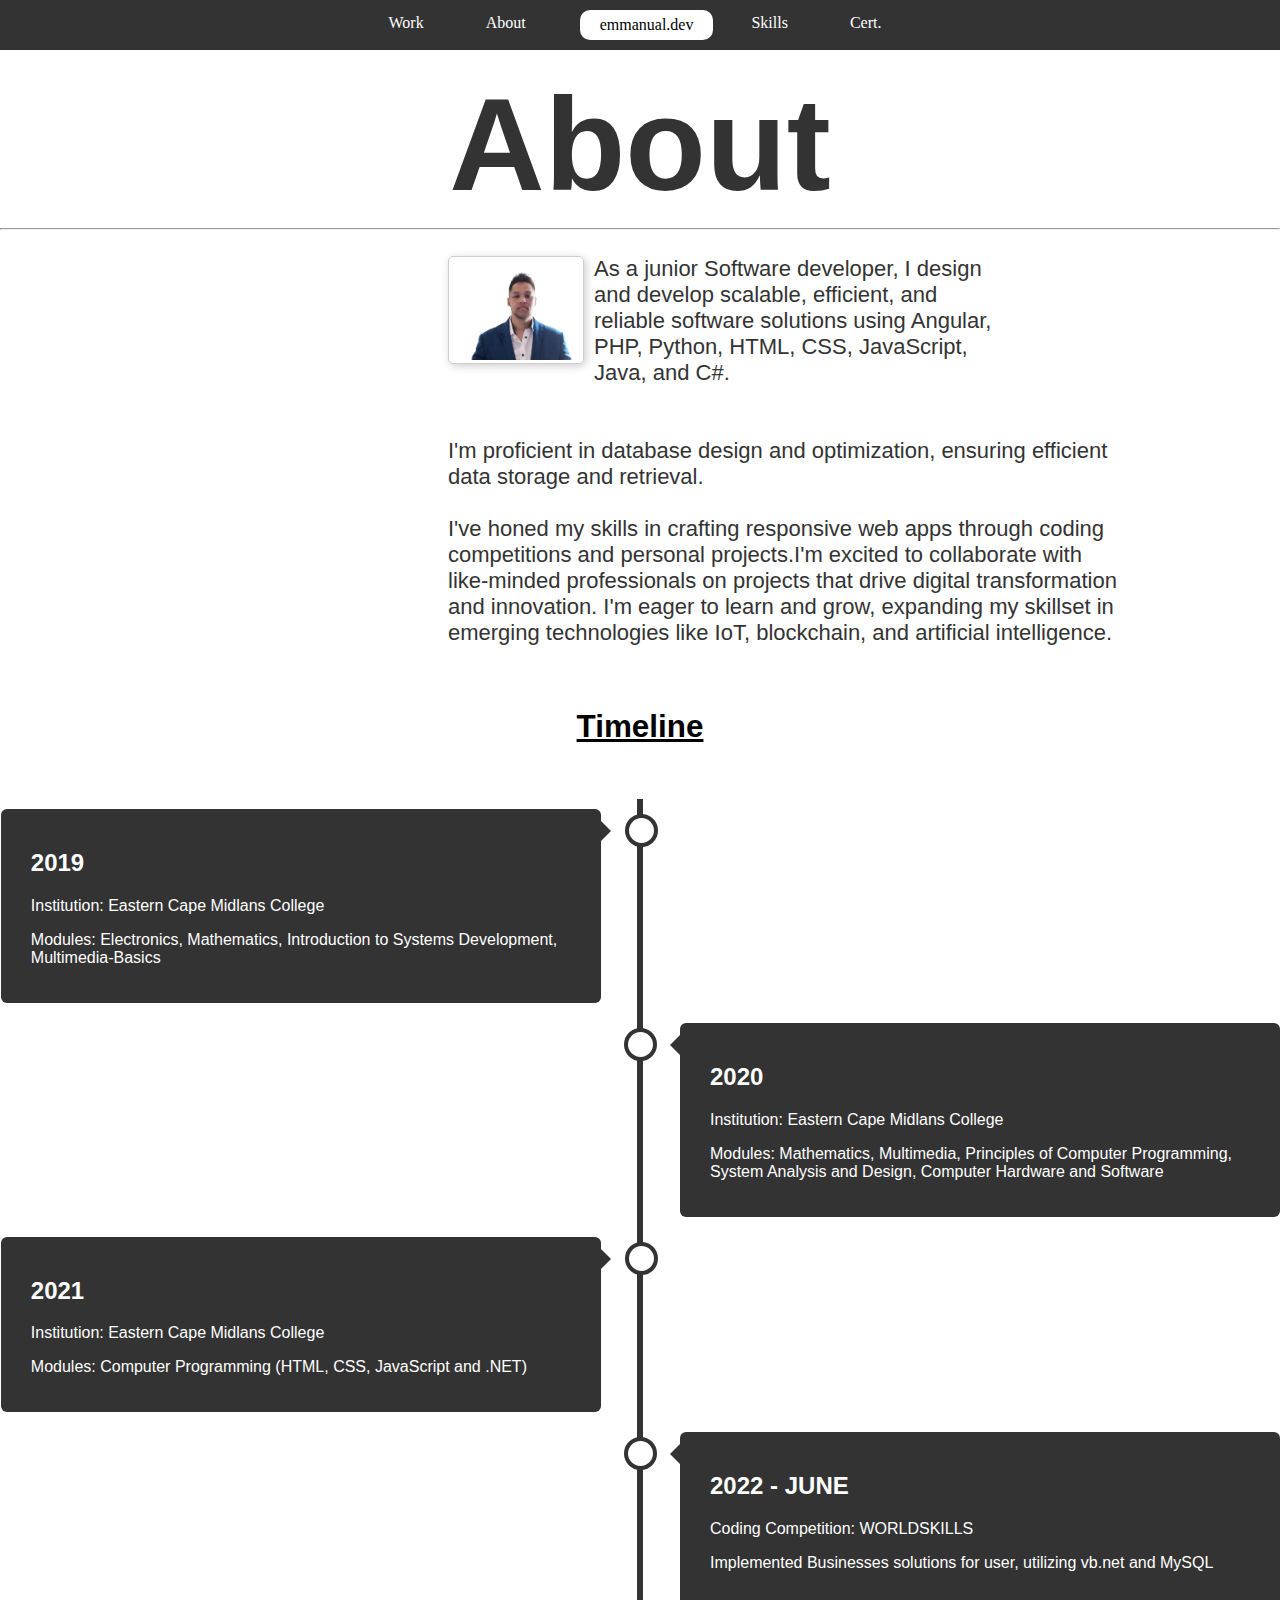
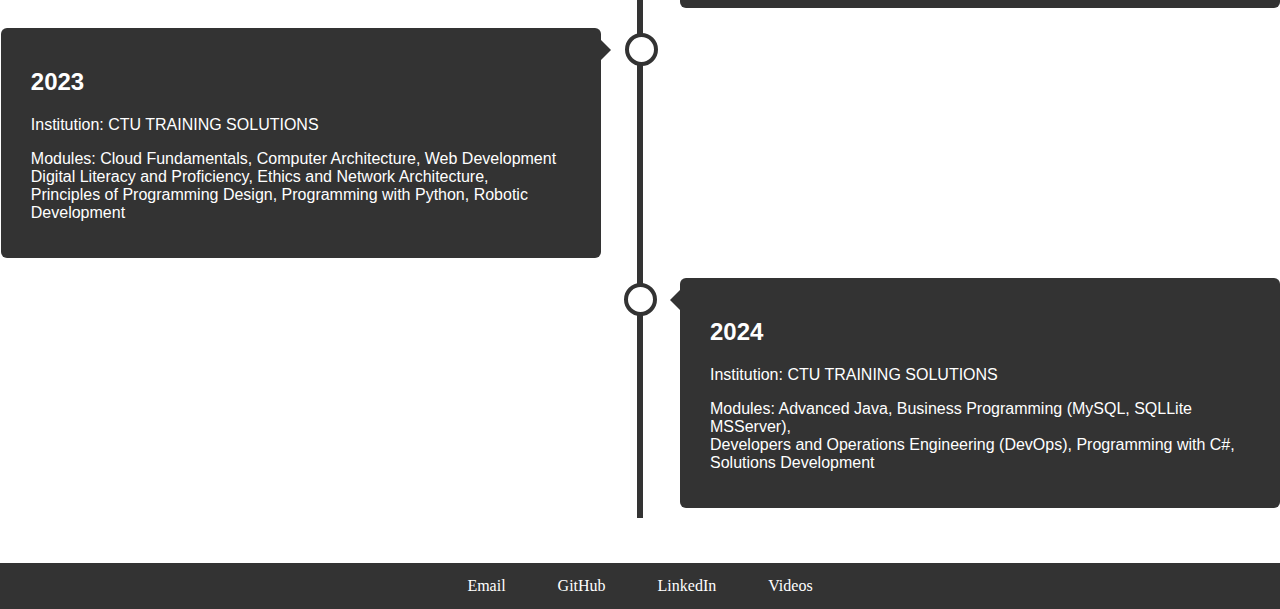
==== App/token/about-page/about-page.html @ d22060db "new stuff" ====
<!DOCTYPE html>
<html lang="en">
<head>
    <meta charset="UTF-8">
    <meta name="viewport" content="width=device-width, initial-scale=1.0">
    <link rel="icon" type="image/x-icon" href="/favicon_e.ico">
    <link rel="stylesheet" href="/App/token/home-page/home_style.css">
    <link rel="stylesheet" href="/App/token/work-page/work-page.css">
    <link rel="stylesheet" href="/App/token/about-page/about-page.css">

    <!-- font-awesome link -->
    <link rel="stylesheet" href="https://cdnjs.cloudflare.com/ajax/libs/font-awesome/6.7.1/css/all.min.css" 
    integrity="sha512-5Hs3dF2AEPkpNAR7UiOHba+lRSJNeM2ECkwxUIxC1Q/FLycGTbNapWXB4tP889k5T5Ju8fs4b1P5z/iB4nMfSQ==" crossorigin="anonymous" 
    referrerpolicy="no-referrer" />


    <title>Emmanual | About</title>
</head>
<body>
    <ul id="header">
        <li><a href="/App/token/work-page/work-page.html">Work</a></li>
        <li><a href="/App/token/about-page/about-page.html">About</a></li>
        <li><a href="/App/token/home-page/home-page.html" id="icon_text">
            <div id="icon_container">
                <span id="icon">emmanual.dev</span>
            </div>
        </a></li>
        <li><a href="/App/token/skills-page/skills-page.html">Skills</a></li>
        <li><a href="/App/token/certificate-page/certificate-page.html">Cert.</a></li>
      </ul>

      <div id="heading">
        <span id="heading_text">About</span><br>
        <hr>
      </div>
      
      <div id="heading_sub_text">
            <span id="sub_text">
                <div class="image-container">
                    <img src="/src/formal-image.png">
                </div>
                As a junior Software developer, I design <br> 
                and develop scalable, efficient, and <br>
                reliable software solutions using Angular,<br>
                 PHP, Python, HTML, CSS, JavaScript, <br>
                 Java, and C#. <br><br><br>
                
                I'm proficient in database design and 
                optimization, ensuring efficient <br> 
                data storage and retrieval. <br><br>
                
                I've honed my skills in crafting responsive web apps through coding <br>
                competitions and personal projects.I'm excited to collaborate with <br>
                like-minded professionals on projects that drive digital transformation <br>
                and innovation. I'm eager to learn and grow, expanding my skillset in <br> 
                emerging technologies like IoT, blockchain, and artificial intelligence.
            </span>

      </div>

      <!-- Timeline -->

      <span id="timeline_header">Timeline</span>
      <div class="mytimeline" id="timeline_size">
            <div class="container left">
                <div class="content">
                    <h2>2019</h2>
                    <p>Institution: Eastern Cape Midlans College</p>
                    <p>Modules: Electronics, Mathematics, Introduction to Systems Development, <br>Multimedia-Basics</p>
                </div>
            </div>
            <div class="container right">
                <div class="content">
                    <h2>2020</h2>
                    <p>Institution: Eastern Cape Midlans College</p>
                    <p>Modules: Mathematics, Multimedia, Principles of Computer Programming, 
                    <br>System Analysis and Design, Computer Hardware and Software</p>
                </div>
            </div>
            <div class="container left">
                <div class="content">
                <h2>2021</h2>
                <p>Institution: Eastern Cape Midlans College</p>
                <p>Modules: Computer Programming (HTML, CSS, JavaScript and .NET)</p>
                </div>
            </div>
            <div class="container right">
                <div class="content">
                <h2>2022 - JUNE</h2>
                <p>Coding Competition: WORLDSKILLS</p>
                <p>Implemented Businesses solutions for user, utilizing vb.net and MySQL</p>
                </div>
            </div>
            <div class="container left">
                <div class="content">
                <h2>2023</h2>
                <p>Institution: CTU TRAINING SOLUTIONS</p>
                <p>Modules: Cloud Fundamentals, Computer Architecture, Web Development <br>
                Digital Literacy and Proficiency, Ethics and Network Architecture,<br> Principles of Programming Design,
                Programming with Python, Robotic Development</p>
                </div>
            </div>
            <div class="container right">
                <div class="content">
                <h2>2024</h2>
                <p>Institution: CTU TRAINING SOLUTIONS</p>
                <p>Modules: Advanced Java, Business Programming (MySQL, SQLLite MSServer), <br>
                Developers and Operations Engineering (DevOps), Programming with C#, <br>Solutions Development</p>
                </div>
            </div>
      </div>
       <!-- Footer -->
       <ul id="footer_about">
        <li><a href="mailto:emmanual.dev@gmail.com">Email</a></li>
        <li><a href="https://github.com/EmmanualJanuarie">GitHub</a></li>
        <li><a href="https://www.linkedin.com/in/emmanual-januarie-9ba580205/">LinkedIn</a></li>
        <li><a href="/App/token/video-page/video-page.html" target="_blank">Videos</a></li>
      </ul>
</body>
</html>
---- App/token/home-page/home_style.css ----
body { 
  margin: 0; 
  padding: 0; 
  height: 100%; 
}

ul {
  list-style-type: none;
  margin: 0 auto; /* Center the ul */
  padding: 0;
  display: flex; /* Use Flexbox for layout */
  justify-content: center; /* Center the items */
  background-color: #333;
}

li {
  margin: 0 10px; /* Add space between list items */
}

li a {
  display: block;
  color: white;
  text-align: center;
  padding: 14px 16px;
  text-decoration: none;
}

li a:hover {
  text-decoration: underline;
}



li a#icon_text:hover {
  text-decoration: none;
}

#icon_container {
  background-color: white;
  border-radius: 10px;
  color: black;
  height: 30px;
  margin: 2px auto; /* Center the icon container with margin */
}

a#icon_text {
  padding: 6%;
  width: 100%;
}

div#icon_container#icon {
  margin-top: 0;
}

#icon {
  position: relative;
  top: 20%;
  padding: 20px;
}

#name{
  font-family: 'NewTitle-Variable', Avenir Next Condensed, Arial Narrow, Impact, sans-serif; 
  color:#333; 
}

#name_1{
  display: flex;
  justify-content: center; /* Center horizontally */
  font-weight:bold; 
  font-size: 8cap; 
  align-items: center;

  position: relative;
   top:20vh;

}

#name_2{
  display: flex;
  justify-content: center; /* Center horizontally */

  font-weight: thin;
   align-items: center; 
   font-size: 5cap;

   position: relative;
   top:20vh;
}

#extra_text{
  display: flex;
  justify-content: center; /* Center horizontally */

  font-weight: thin;
   align-items: center; 
   font-size: 2cap;

   position: relative;
   top:25vh;
}

#image{
  display: flex;
  justify-content: center; /* Center horizontally */

  font-weight: thin;
   align-items: center; 
   font-size: 2cap;

   position: relative;
   top:20vh;
}

.Impactfont{
  font-family: 'NewTitle-Variable', Avenir Next Condensed, Arial Narrow, Impact, sans-serif; 
  color:#333;
}
---- App/token/work-page/work-page.css ----
body{
  overflow-x: hidden;
}
#heading {
  font-family: 'NewTitle-Variable', Avenir Next Condensed, Arial Narrow, Impact, sans-serif; 
  color: #333; 
}

#heading_text {
  display: flex;
  justify-content: center;
  font-weight: bold; 
  font-size: 12cap; 
  align-items: center;
  position: relative;
  top: 2vh;
}

#heading_sub_text {
  font-family: 'NewTitle-Variable', Avenir Next Condensed, Arial Narrow, Impact, sans-serif; 
  color: #333; 
}

#sub_text {
  display: flex;
  justify-content: center;
  font-size: 2cap; 
  align-items: center;
  position: relative;
  top: 2vh;
}

/* Grid css */
.work-container-firstrow {
  display: grid;
  grid-template-columns: repeat(4, 1fr); /* 4 equal columns */
  gap: 0px; /* Add gap between items */
  background-color: white;
  padding: 0px;
  position: relative;
  top: 6vh;
}

.work-container-secondrow {
  display: grid;
  grid-template-columns: repeat(4, 1fr); /* 4 equal columns */
  gap: 0px; /* Add gap between items */
  background-color: white;
  padding: 0px;
  position: relative;
  top: 33vh;
}


.container-size {
  width: 100%; 
  height:450%; 
  overflow: hidden; 
  border: 1px solid gray;

  box-sizing: border-box;
  padding: 10px;
}

.container-size:hover .fit-image {
  border: 1px solid gray;
  box-sizing: border-box;

  transform: scale(0.9);

  cursor: pointer;
}

.fit-image {
  max-width: 100%; 
  width:24%;
  max-height: 400%; 
  height:350%;

  object-fit:fill;
  transition: transform 0.3s ease;
  position: absolute;
  top: 1;
}

.image-caption {
  font-family: 'NewTitle-Variable', Avenir Next Condensed, Arial Narrow, Impact, sans-serif; 
  color: #333; 

  font-weight: bold;
  text-align: left;
  position: relative;
  top:85%;

}

/* footer css */
#footer{
  position: relative;
  top: 81vh;
}


.modal {
  display:none; /* Hidden by default */
  position: fixed; /* Stay in place */
  z-index: 1000; /* Sit on top */
  left: 0;
  top: 0;
  width: 100%; /* Full width */
  height: 100%; /* Full height */
  overflow: auto; /* Enable scroll if needed */
  background-color: rgba(0, 0, 0, 0.7); /* Black w/ opacity */
}

.modal-content {
  background-color: #fefefe;
  margin: 15% auto; /* 15% from the top and centered */
  padding: 20px;
  border: 1px solid #888;
  width: 80%; /* Could be more or less, depending on screen size */
  border-radius: 10px;
}

/* modal  */
.close, #info:hover{
  cursor: pointer;
}

/*  */

strong {
  color: #007BFF; /* Bootstrap primary color */
}

#footer_text{
    padding: 0%;
    width: 20%;
    margin:10%;
}
---- App/token/about-page/about-page.css ----
/* Add your CSS styles here */
#heading_sub_text {
    clear: both; /* Clear floats */
}

img {
    width: 10%; /* Set the width of the image */
    float: left; /* Float the image to the left */
    margin: 0px 10px 10px 0px; /* Margin for spacing */
}

#sub_text {
    display: block; /* Ensure the text is treated as a block element */
}



#header li {
    float: left; /* Align items horizontally */
    margin-right: 20px; /* Space between items */
}

#heading_sub_text{
    position: relative;
    left: 35%;
}


img {
    border: 1px solid #ccc; /* Add a gray border */
    padding: 3px; /* Add some padding inside the border */
    box-shadow: 2px 2px 8px rgba(0, 0, 0, 0.2); /* Add a gray shadow */
    border-radius: 5px; /* Optional: Add rounded corners */
}


/* timeline styling */

#timeline_header{
    display: flex;
    justify-content: center;
    font-weight: bold; 
    font-size: 3cap; 
    align-items: center;
    position: relative;
    top: 9vh;
    font-family: 'NewTitle-Variable', Avenir Next Condensed, Arial Narrow, Impact, sans-serif; 
    text-decoration: underline;
}

  /* The actual timeline (the vertical ruler) */
  .mytimeline {
    position: relative;
    max-width: 1200px;
    margin: 0 auto;
    font-family: 'NewTitle-Variable', Avenir Next Condensed, Arial Narrow, Impact, sans-serif; 
    

    top: 15vh;
  }
  
  /* The actual timeline (the vertical ruler) */
  .mytimeline::after {
    content: '';
    position: absolute;
    width: 6px;
    background-color: #333;
    top: 0;
    bottom: 0;
    left: 50%;
    margin-left: -3px;
  }
  
  /* Container around content */
  .container {
    padding: 10px 40px;
    position: relative;
    background-color: inherit;
    width: 50%;
  }
  
  /* The circles on the timeline */
  .container::after {
    content: '';
    position: absolute;
    width: 25px;
    height: 25px;
    right: -17px;
    background-color: white;
    border: 4px solid #333;
    top: 15px;
    border-radius: 50%;
    z-index: 1;
  }
  
  /* Place the container to the left */
  .left {
    right: 6.6%;
  }
  
  /* Place the container to the right */
  .right {
    left: 50%;
  }
  
  /* Add arrows to the left container (pointing right) */
  .left::before {
    content: " ";
    height: 0;
    position: absolute;
    top: 22px;
    width: 0;
    z-index: 1;
    right: 30px;
    border: medium solid white;
    border-width: 10px 0 10px 10px;
    border-color: transparent transparent transparent #333;
  }
  
  /* Add arrows to the right container (pointing left) */
  .right::before {
    content: " ";
    height: 0;
    position: absolute;
    top: 22px;
    width: 0;
    z-index: 1;
    left: 30px;
    border: medium solid white;
    border-width: 10px 10px 10px 0;
    border-color: transparent #333 transparent transparent;
  }
  
  /* Fix the circle for containers on the right side */
  .right::after {
    left: -16px;
  }
  
  /* The actual content */
  .content {
    padding: 20px 30px;
    background-color: #333;
    color:white;
    position: relative;
    border-radius: 6px;
  }
  
  /* Media queries - Responsive timeline on screens less than 600px wide */
  @media screen and (max-width: 600px) {
  /* Place the timelime to the left */
    .timeline::after {
      left: 31px;
    }
  
  /* Full-width containers */
    .container {
      width: 100%;
      padding-left: 70px;
      padding-right: 25px;
    }
  
  /* Make sure that all arrows are pointing leftwards */
    .container::before {
      left: 60px;
      border: medium solid white;
      border-width: 10px 10px 10px 0;
      border-color: transparent white transparent transparent;
    }
  
  /* Make sure all circles are at the same spot */
    .left::after, .right::after {
      left: 15px;
    }
  
  /* Make all right containers behave like the left ones */
    .right {
      left: 0%;
    }
  }

  /* footer css */
#footer_about{
    position: relative;
    top: 20vh;
  }
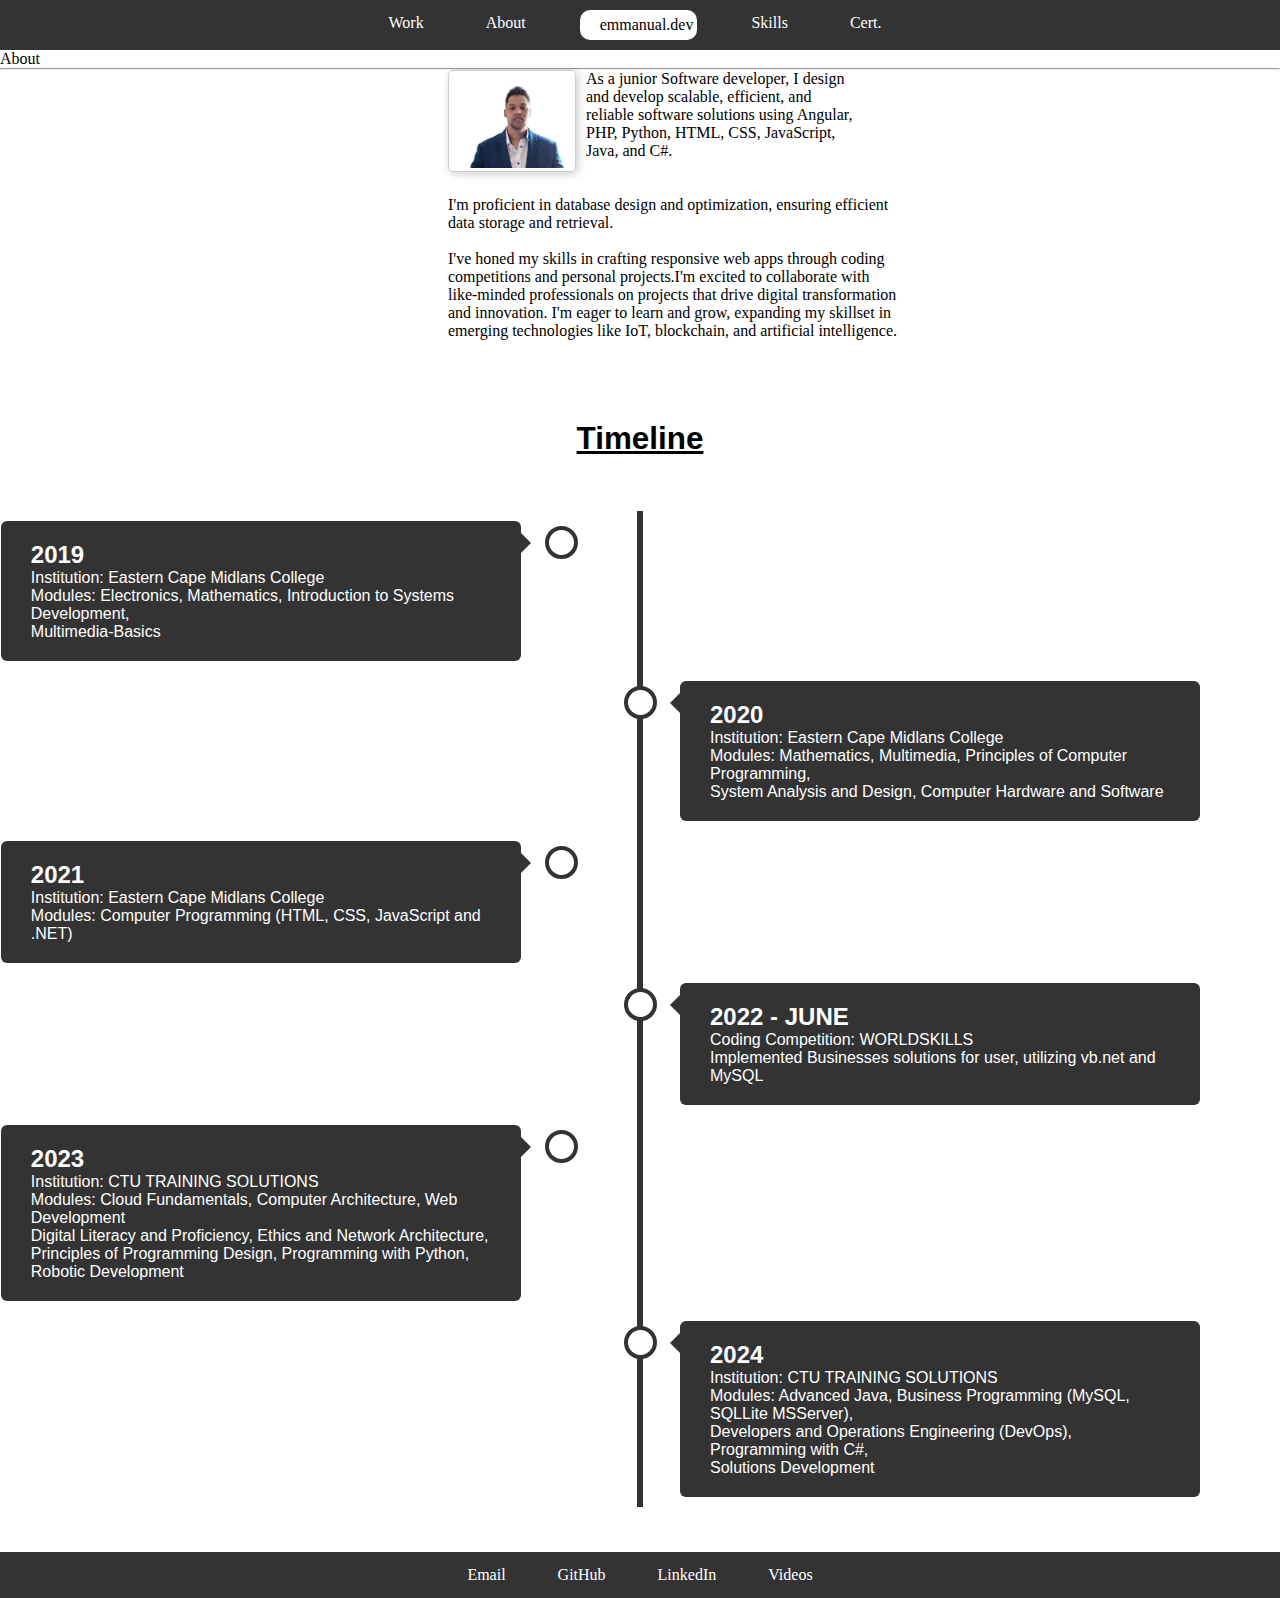
==== commit e4a55061: "new updates" ====
--- a/App/token/about-page/about-page.html
+++ b/App/token/about-page/about-page.html
@@ -3,10 +3,10 @@
 <head>
     <meta charset="UTF-8">
     <meta name="viewport" content="width=device-width, initial-scale=1.0">
-    <link rel="icon" type="image/x-icon" href="/favicon_e.ico">
-    <link rel="stylesheet" href="/App/token/home-page/home_style.css">
-    <link rel="stylesheet" href="/App/token/work-page/work-page.css">
-    <link rel="stylesheet" href="/App/token/about-page/about-page.css">
+    <link rel="icon" type="image/x-icon" href="../../../favicon_e.ico">
+    <link rel="stylesheet" href="../home-page/home_style.css">
+    <link rel="stylesheet" href="../video-page/video-page.css">
+    <link rel="stylesheet" href="../about-page/about-page.css">
 
     <!-- font-awesome link -->
     <link rel="stylesheet" href="https://cdnjs.cloudflare.com/ajax/libs/font-awesome/6.7.1/css/all.min.css" 
@@ -18,15 +18,15 @@
 </head>
 <body>
     <ul id="header">
-        <li><a href="/App/token/work-page/work-page.html">Work</a></li>
-        <li><a href="/App/token/about-page/about-page.html">About</a></li>
-        <li><a href="/App/token/home-page/home-page.html" id="icon_text">
+        <li><a href="../work-page/work-page.html">Work</a></li>
+        <li><a href="../about-page/about-page.html">About</a></li>
+        <li><a href="../home-page/home-page.html" id="icon_text">
             <div id="icon_container">
                 <span id="icon">emmanual.dev</span>
             </div>
         </a></li>
-        <li><a href="/App/token/skills-page/skills-page.html">Skills</a></li>
-        <li><a href="/App/token/certificate-page/certificate-page.html">Cert.</a></li>
+        <li><a href="../skills-page/skills-page.html">Skills</a></li>
+        <li><a href="../certificate-page/certificate-page.html">Cert.</a></li>
       </ul>
 
       <div id="heading">
@@ -114,7 +114,7 @@
         <li><a href="mailto:emmanual.dev@gmail.com">Email</a></li>
         <li><a href="https://github.com/EmmanualJanuarie">GitHub</a></li>
         <li><a href="https://www.linkedin.com/in/emmanual-januarie-9ba580205/">LinkedIn</a></li>
-        <li><a href="/App/token/video-page/video-page.html" target="_blank">Videos</a></li>
+        <li><a href="../video-page/video-page.html" target="_blank">Videos</a></li>
       </ul>
 </body>
 </html>--- a/App/token/video-page/video-page.css
+++ b/App/token/video-page/video-page.css
@@ -0,0 +1,55 @@
+*{
+    margin:0;
+    padding:0;
+    box-sizing: border-box;
+}
+section{
+    position: relative;
+    width: 100%;
+    height: 100vh;
+}
+
+section video{
+    position: absolute;
+    top: 0;
+    left: 0;
+    width: 100%;
+    height: 100%;
+    object-fit: cover;
+}
+
+section .navigation{
+    position: absolute;
+    bottom: 40px;
+    left: 50%;
+    transform: translateX(-50%);
+    z-index: 100;
+    display: flex;
+    justify-content: center;
+    align-items: center;
+
+}
+
+section .navigation li{
+   list-style: none;
+   cursor: pointer;
+    margin: 0 10px;
+    border-radius: 4px;
+    background: #fff;
+    padding: 3px 3px 0px;
+    opacity: 0.7;
+    transform: 0.5s;
+}
+
+section .navigation li:hover{
+    opacity: 1;
+ }
+
+section .navigation li img{
+   width: 120px;
+   transition: 0.5s;
+ }
+
+ section .navigation li img:hover{
+    width: 200px;
+  }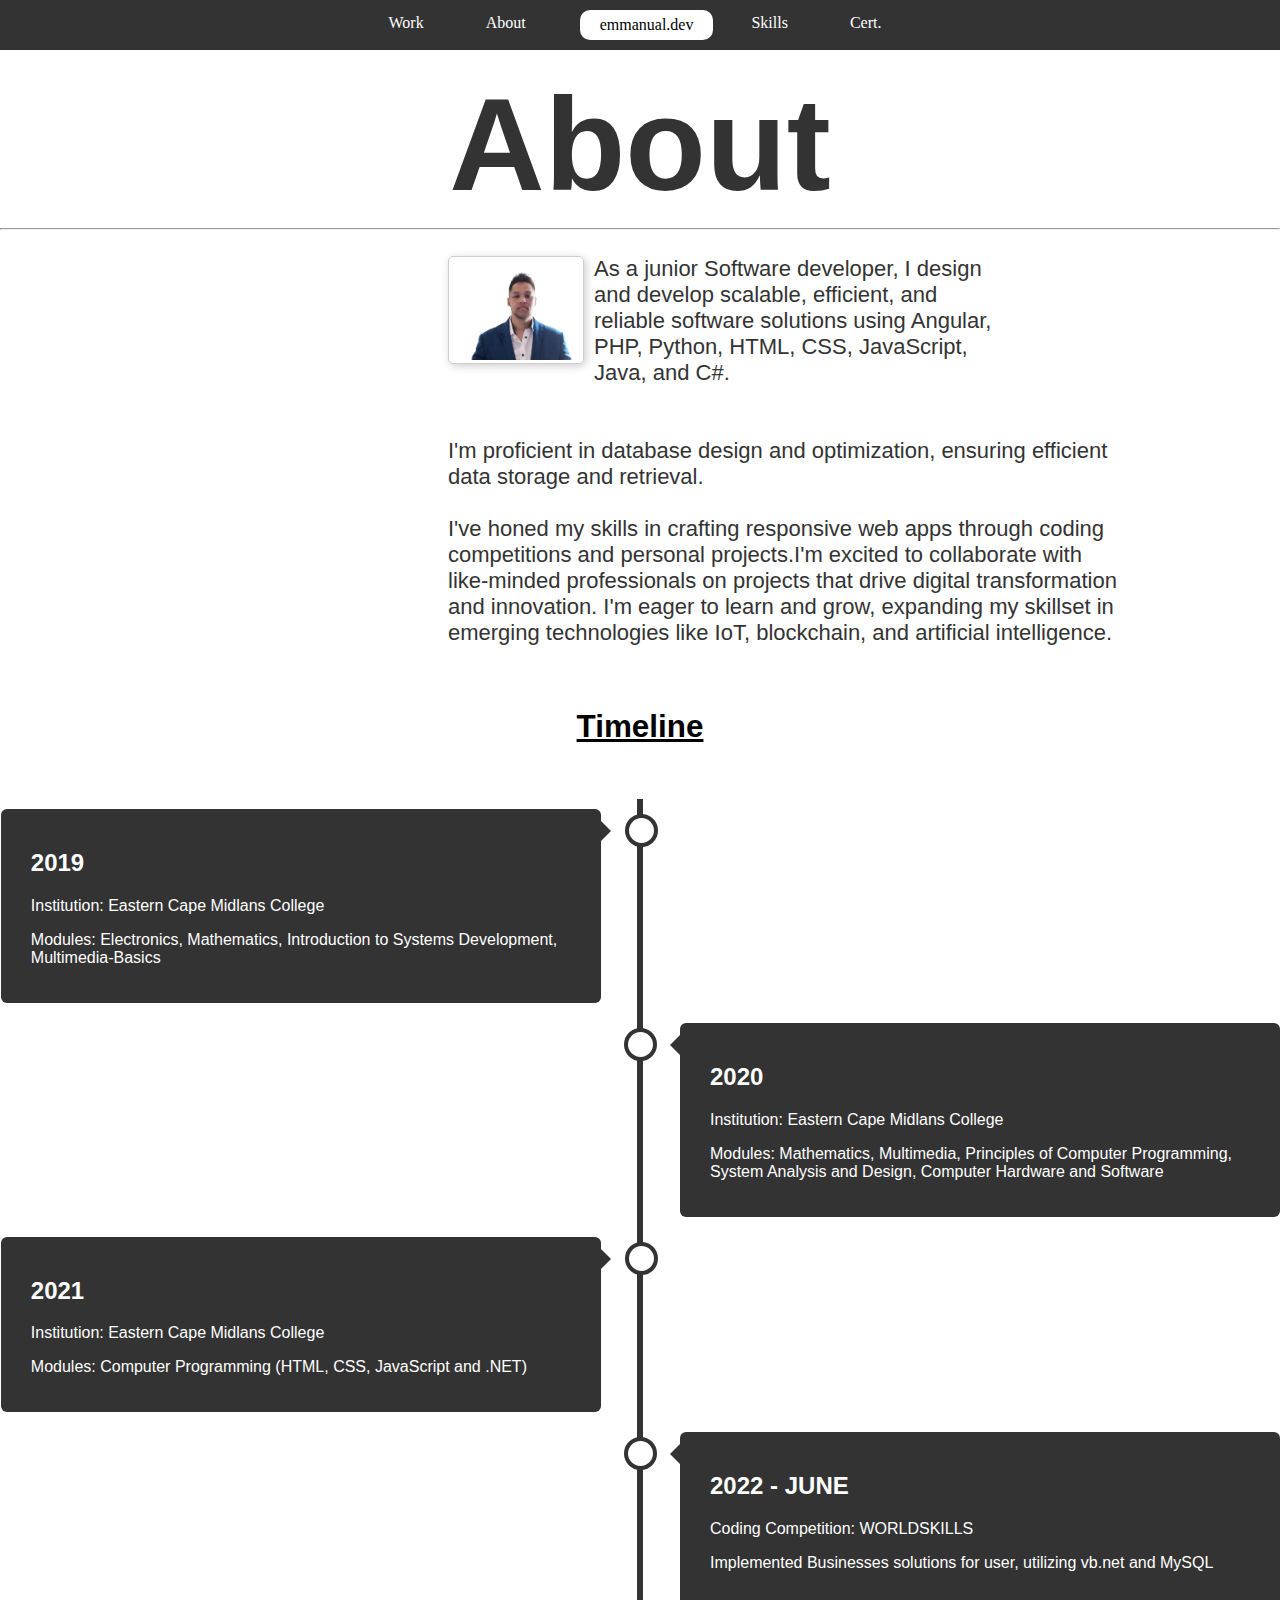
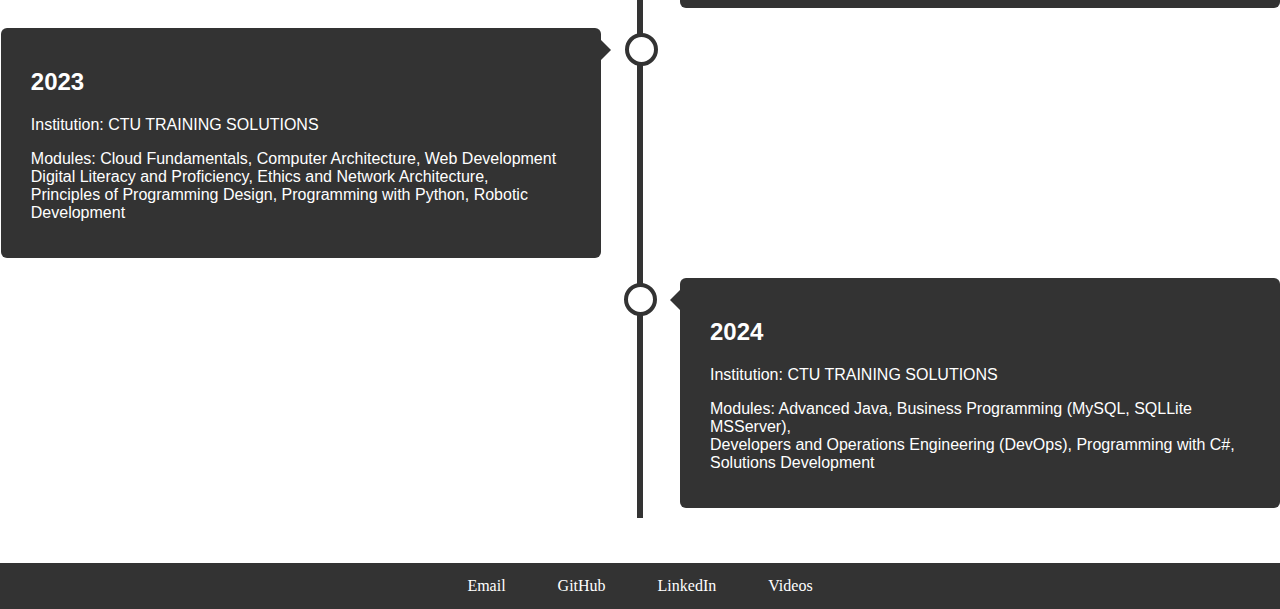
==== commit 64043309: "new updates" ====
--- a/App/token/about-page/about-page.html
+++ b/App/token/about-page/about-page.html
@@ -5,7 +5,7 @@
     <meta name="viewport" content="width=device-width, initial-scale=1.0">
     <link rel="icon" type="image/x-icon" href="../../../favicon_e.ico">
     <link rel="stylesheet" href="../home-page/home_style.css">
-    <link rel="stylesheet" href="../video-page/video-page.css">
+    <link rel="stylesheet" href="../work-page/work-page.css">
     <link rel="stylesheet" href="../about-page/about-page.css">
 
     <!-- font-awesome link -->
@@ -37,7 +37,7 @@
       <div id="heading_sub_text">
             <span id="sub_text">
                 <div class="image-container">
-                    <img src="/src/formal-image.png">
+                    <img src="../../../src/formal-image.png">
                 </div>
                 As a junior Software developer, I design <br> 
                 and develop scalable, efficient, and <br>
--- a/App/token/work-page/work-page.css
+++ b/App/token/work-page/work-page.css
@@ -0,0 +1,140 @@
+body{
+  overflow-x: hidden;
+}
+#heading {
+  font-family: 'NewTitle-Variable', Avenir Next Condensed, Arial Narrow, Impact, sans-serif; 
+  color: #333; 
+}
+
+#heading_text {
+  display: flex;
+  justify-content: center;
+  font-weight: bold; 
+  font-size: 12cap; 
+  align-items: center;
+  position: relative;
+  top: 2vh;
+}
+
+#heading_sub_text {
+  font-family: 'NewTitle-Variable', Avenir Next Condensed, Arial Narrow, Impact, sans-serif; 
+  color: #333; 
+}
+
+#sub_text {
+  display: flex;
+  justify-content: center;
+  font-size: 2cap; 
+  align-items: center;
+  position: relative;
+  top: 2vh;
+}
+
+/* Grid css */
+.work-container-firstrow {
+  display: grid;
+  grid-template-columns: repeat(4, 1fr); /* 4 equal columns */
+  gap: 0px; /* Add gap between items */
+  background-color: white;
+  padding: 0px;
+  position: relative;
+  top: 6vh;
+}
+
+.work-container-secondrow {
+  display: grid;
+  grid-template-columns: repeat(4, 1fr); /* 4 equal columns */
+  gap: 0px; /* Add gap between items */
+  background-color: white;
+  padding: 0px;
+  position: relative;
+  top: 33vh;
+}
+
+
+.container-size {
+  width: 100%; 
+  height:450%; 
+  overflow: hidden; 
+  border: 1px solid gray;
+
+  box-sizing: border-box;
+  padding: 10px;
+}
+
+.container-size:hover .fit-image {
+  border: 1px solid gray;
+  box-sizing: border-box;
+
+  transform: scale(0.9);
+
+  cursor: pointer;
+}
+
+.fit-image {
+  max-width: 100%; 
+  width:24%;
+  max-height: 400%; 
+  height:350%;
+
+  object-fit:fill;
+  transition: transform 0.3s ease;
+  position: absolute;
+  top: 1;
+}
+
+.image-caption {
+  font-family: 'NewTitle-Variable', Avenir Next Condensed, Arial Narrow, Impact, sans-serif; 
+  color: #333; 
+
+  font-weight: bold;
+  text-align: left;
+  position: relative;
+  top:85%;
+
+}
+
+/* footer css */
+#footer{
+  position: relative;
+  top: 81vh;
+}
+
+
+.modal {
+  display:none; /* Hidden by default */
+  position: fixed; /* Stay in place */
+  z-index: 1000; /* Sit on top */
+  left: 0;
+  top: 0;
+  width: 100%; /* Full width */
+  height: 100%; /* Full height */
+  overflow: auto; /* Enable scroll if needed */
+  background-color: rgba(0, 0, 0, 0.7); /* Black w/ opacity */
+}
+
+.modal-content {
+  background-color: #fefefe;
+  margin: 15% auto; /* 15% from the top and centered */
+  padding: 20px;
+  border: 1px solid #888;
+  width: 80%; /* Could be more or less, depending on screen size */
+  border-radius: 10px;
+}
+
+/* modal  */
+.close, #info:hover{
+  cursor: pointer;
+}
+
+/*  */
+
+strong {
+  color: #007BFF; /* Bootstrap primary color */
+}
+
+#footer_text{
+    padding: 0%;
+    width: 20%;
+    margin:10%;
+}
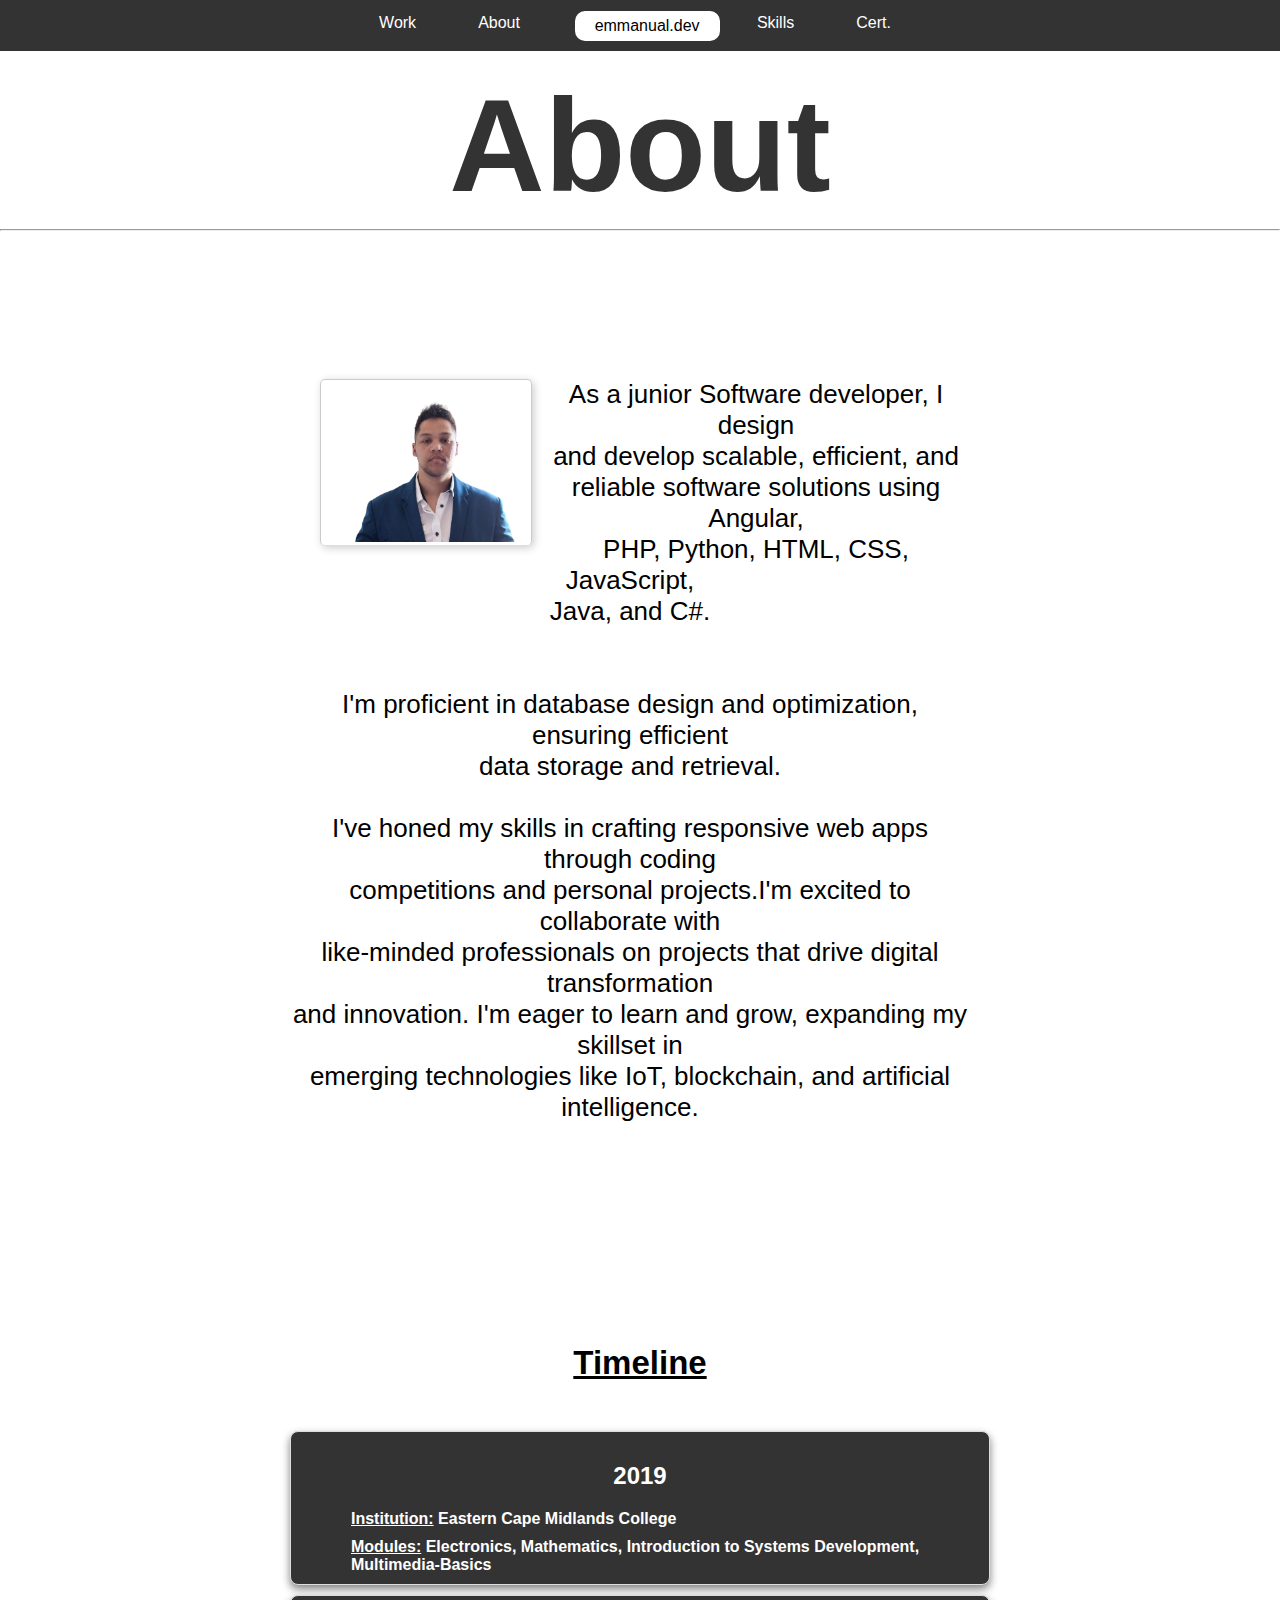
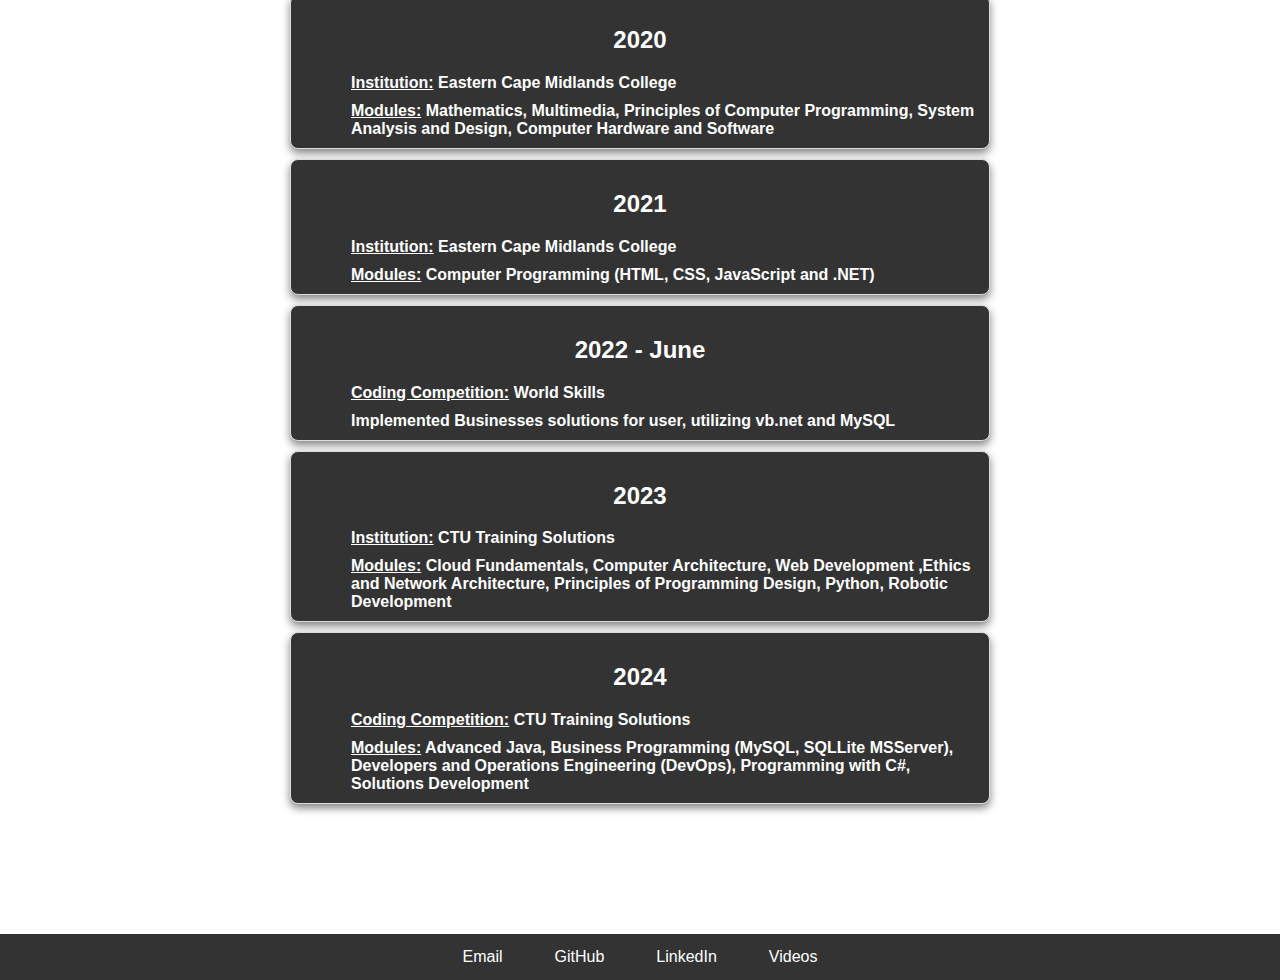
==== commit 1e2fe34d: "new updates" ====
--- a/App/token/about-page/about-page.html
+++ b/App/token/about-page/about-page.html
@@ -13,10 +13,27 @@
     integrity="sha512-5Hs3dF2AEPkpNAR7UiOHba+lRSJNeM2ECkwxUIxC1Q/FLycGTbNapWXB4tP889k5T5Ju8fs4b1P5z/iB4nMfSQ==" crossorigin="anonymous" 
     referrerpolicy="no-referrer" />
 
+      <!-- media query of about page -->
+      <link rel="stylesheet" href="../media-queries/mq-about-page.css">
+
+
 
     <title>Emmanual | About</title>
 </head>
 <body>
+     <!-- Top Navigation Menu -->
+<div class="topnav">
+    <a href="../home-page/home-page.html" class="active">emmanual.dev</a>
+    <div id="myLinks">
+      <a href="../work-page/work-page.html">Work</a>
+      <a href="../about-page/about-page.html">About</a>
+      <a href="../skills-page/skills-page.html">Skills</a>
+      <a href="../certificate-page/certificate-page.html">Cert.</a>
+    </div>
+    <a href="javascript:void(0);" class="icon" onclick="myFunction()">
+      <i class="fa fa-bars"></i>
+    </a>
+  </div>
     <ul id="header">
         <li><a href="../work-page/work-page.html">Work</a></li>
         <li><a href="../about-page/about-page.html">About</a></li>
@@ -34,12 +51,15 @@
         <hr>
       </div>
       
-      <div id="heading_sub_text">
-            <span id="sub_text">
-                <div class="image-container">
-                    <img src="../../../src/formal-image.png">
-                </div>
-                As a junior Software developer, I design <br> 
+      <!-- Wrapper for centering -->
+<div class="grid-wrapper" style="clear: both">
+    <!-- grid for skills -->
+    <div class="grid-container grid-container-2"> 
+        <div class="grid-card grid-card-2 text-align" style=" box-shadow: none; transform: none; border: none; cursor:auto;">
+            <div class="image-container">
+                <img src="../../../src/formal-image.png" id="image_size">
+                <span style="color: black;">
+                    As a junior Software developer, I design <br> 
                 and develop scalable, efficient, and <br>
                 reliable software solutions using Angular,<br>
                  PHP, Python, HTML, CSS, JavaScript, <br>
@@ -54,61 +74,58 @@
                 like-minded professionals on projects that drive digital transformation <br>
                 and innovation. I'm eager to learn and grow, expanding my skillset in <br> 
                 emerging technologies like IoT, blockchain, and artificial intelligence.
-            </span>
-
-      </div>
+                </span>
+            </div>
+        </div>
+    </div>
+</div>
+      
 
       <!-- Timeline -->
+<span id="timeline_header">Timeline</span>
+<!-- Wrapper for centering -->
+<div class="grid-wrapper">
+    <!-- grid for skills -->
+    <div class="grid-container"> 
+        <div class="grid-card">
+            <h2>2019</h2>
+            <p style="text-align: left; margin-left:50px"><u>Institution:</u> Eastern Cape Midlands College</p>
+            <p style="text-align: left; margin-left:50px"><u>Modules:</u> Electronics, Mathematics, Introduction to Systems Development, Multimedia-Basics</p>    
+        </div>
+        <div class="grid-card">
+            <h2>2020</h2>
+            <p style="text-align: left; margin-left:50px"><u>Institution:</u> Eastern Cape Midlands College</p>
+            <p style="text-align: left; margin-left:50px"><u>Modules:</u> Mathematics, Multimedia, Principles of Computer Programming, 
+                                                        System Analysis and Design, Computer Hardware and Software</p>
+        </div>
+        <div class="grid-card">
+            <h2>2021</h2>
+            <p style="text-align: left; margin-left:50px"><u>Institution:</u> Eastern Cape Midlands College</p>
+            <p style="text-align: left; margin-left:50px"><u>Modules:</u> Computer Programming (HTML, CSS, JavaScript and .NET)</p>
+        </div>
+        <div class="grid-card">
+            <h2>2022 - June</h2>
+            <p style="text-align: left; margin-left:50px"><u>Coding Competition:</u> World Skills</p>
+            <p style="text-align: left; margin-left:50px">Implemented Businesses solutions for user, utilizing vb.net and MySQL</p>
+        </div>
+        <div class="grid-card">
+            <h2>2023</h2>
+            <p style="text-align: left; margin-left:50px"><u>Institution:</u> CTU Training Solutions</p>
+            <p style="text-align: left; margin-left:50px"><u>Modules:</u> Cloud Fundamentals, Computer Architecture, Web Development 
+                ,Ethics and Network Architecture, Principles of Programming Design,
+            Python, Robotic Development</p>
+        </div>
+        <div class="grid-card">
+            <h2>2024</h2>
+            <p style="text-align: left; margin-left:50px"><u>Coding Competition:</u> CTU Training Solutions</p>
+            <p style="text-align: left; margin-left:50px"><u>Modules:</u>  Advanced Java, Business Programming (MySQL, SQLLite MSServer), 
+                Developers and Operations Engineering (DevOps), Programming with C#, Solutions Development</p>
+        </div>
+    </div>
+</div>
 
-      <span id="timeline_header">Timeline</span>
-      <div class="mytimeline" id="timeline_size">
-            <div class="container left">
-                <div class="content">
-                    <h2>2019</h2>
-                    <p>Institution: Eastern Cape Midlans College</p>
-                    <p>Modules: Electronics, Mathematics, Introduction to Systems Development, <br>Multimedia-Basics</p>
-                </div>
-            </div>
-            <div class="container right">
-                <div class="content">
-                    <h2>2020</h2>
-                    <p>Institution: Eastern Cape Midlans College</p>
-                    <p>Modules: Mathematics, Multimedia, Principles of Computer Programming, 
-                    <br>System Analysis and Design, Computer Hardware and Software</p>
-                </div>
-            </div>
-            <div class="container left">
-                <div class="content">
-                <h2>2021</h2>
-                <p>Institution: Eastern Cape Midlans College</p>
-                <p>Modules: Computer Programming (HTML, CSS, JavaScript and .NET)</p>
-                </div>
-            </div>
-            <div class="container right">
-                <div class="content">
-                <h2>2022 - JUNE</h2>
-                <p>Coding Competition: WORLDSKILLS</p>
-                <p>Implemented Businesses solutions for user, utilizing vb.net and MySQL</p>
-                </div>
-            </div>
-            <div class="container left">
-                <div class="content">
-                <h2>2023</h2>
-                <p>Institution: CTU TRAINING SOLUTIONS</p>
-                <p>Modules: Cloud Fundamentals, Computer Architecture, Web Development <br>
-                Digital Literacy and Proficiency, Ethics and Network Architecture,<br> Principles of Programming Design,
-                Programming with Python, Robotic Development</p>
-                </div>
-            </div>
-            <div class="container right">
-                <div class="content">
-                <h2>2024</h2>
-                <p>Institution: CTU TRAINING SOLUTIONS</p>
-                <p>Modules: Advanced Java, Business Programming (MySQL, SQLLite MSServer), <br>
-                Developers and Operations Engineering (DevOps), Programming with C#, <br>Solutions Development</p>
-                </div>
-            </div>
-      </div>
+
+
        <!-- Footer -->
        <ul id="footer_about">
         <li><a href="mailto:emmanual.dev@gmail.com">Email</a></li>
@@ -116,5 +133,17 @@
         <li><a href="https://www.linkedin.com/in/emmanual-januarie-9ba580205/">LinkedIn</a></li>
         <li><a href="../video-page/video-page.html" target="_blank">Videos</a></li>
       </ul>
+
+
+    <script>
+    function myFunction() {
+        var x = document.getElementById("myLinks");
+        if (x.style.display === "block") {
+        x.style.display = "none";
+        } else {
+        x.style.display = "block";
+        }
+    }
+    </script>
 </body>
 </html>--- a/App/token/home-page/home_style.css
+++ b/App/token/home-page/home_style.css
@@ -115,3 +115,53 @@
   font-family: 'NewTitle-Variable', Avenir Next Condensed, Arial Narrow, Impact, sans-serif; 
   color:#333;
 }
+
+
+/* hamburger styling */
+.mobile-container {
+  max-width: 480px;
+  margin: auto;
+  background-color: #333;
+  height: 500px;
+  color: white;
+  border-radius: 10px;
+}
+
+.topnav {
+  overflow: hidden;
+  background-color: #333;
+  position: relative;
+}
+
+.topnav #myLinks {
+  display: none;
+}
+
+.topnav a {
+  color: white;
+  padding: 14px 16px;
+  text-decoration: none;
+  font-size: 17px;
+  display: block;
+}
+
+.topnav a.icon {
+  background: #333;
+  display: block;
+  position: absolute;
+  right: 0;
+  top: 0;
+}
+
+.active {
+  background-color: #333;
+  color: white;
+}
+
+#myLinks a:hover{
+  text-decoration: underline;
+}
+
+.topnav{
+  display: none;
+}
--- a/App/token/work-page/work-page.css
+++ b/App/token/work-page/work-page.css
@@ -1,68 +1,35 @@
-body{
-  overflow-x: hidden;
-}
-#heading {
-  font-family: 'NewTitle-Variable', Avenir Next Condensed, Arial Narrow, Impact, sans-serif; 
-  color: #333; 
-}
-
-#heading_text {
-  display: flex;
-  justify-content: center;
-  font-weight: bold; 
-  font-size: 12cap; 
-  align-items: center;
-  position: relative;
-  top: 2vh;
-}
-
-#heading_sub_text {
-  font-family: 'NewTitle-Variable', Avenir Next Condensed, Arial Narrow, Impact, sans-serif; 
-  color: #333; 
-}
-
-#sub_text {
-  display: flex;
-  justify-content: center;
-  font-size: 2cap; 
-  align-items: center;
-  position: relative;
-  top: 2vh;
-}
-
-/* Grid css */
-.work-container-firstrow {
-  display: grid;
-  grid-template-columns: repeat(4, 1fr); /* 4 equal columns */
-  gap: 0px; /* Add gap between items */
-  background-color: white;
-  padding: 0px;
-  position: relative;
-  top: 6vh;
-}
-
-.work-container-secondrow {
-  display: grid;
-  grid-template-columns: repeat(4, 1fr); /* 4 equal columns */
-  gap: 0px; /* Add gap between items */
-  background-color: white;
-  padding: 0px;
-  position: relative;
-  top: 33vh;
-}
-
-
-.container-size {
-  width: 100%; 
-  height:450%; 
-  overflow: hidden; 
-  border: 1px solid gray;
-
-  box-sizing: border-box;
-  padding: 10px;
-}
-
-.container-size:hover .fit-image {
+/* Styling Grid */
+
+h1{
+  margin:30px 0;
+}
+
+.grid-card{
+  padding:2em;
+  border:1px solid rgb(75,82,92);
+  border-radius:10px;
+  background-color: #333;
+  text-align: center;
+
+}
+.grid-container {
+   display: grid; 
+   grid-template-columns: 
+   repeat(auto-fit, minmax(400px, 1fr));
+   gap:15px; 
+   justify-content: center;
+   padding: 50px;
+   color:white;
+
+   font-family: 'NewTitle-Variable', Avenir Next Condensed, Arial Narrow, Impact, sans-serif; 
+} 
+
+img {
+  padding: 3px; 
+  border-radius: 5px;
+}
+
+.grid-card:hover {
   border: 1px solid gray;
   box-sizing: border-box;
 
@@ -71,36 +38,7 @@
   cursor: pointer;
 }
 
-.fit-image {
-  max-width: 100%; 
-  width:24%;
-  max-height: 400%; 
-  height:350%;
-
-  object-fit:fill;
-  transition: transform 0.3s ease;
-  position: absolute;
-  top: 1;
-}
-
-.image-caption {
-  font-family: 'NewTitle-Variable', Avenir Next Condensed, Arial Narrow, Impact, sans-serif; 
-  color: #333; 
-
-  font-weight: bold;
-  text-align: left;
-  position: relative;
-  top:85%;
-
-}
-
-/* footer css */
-#footer{
-  position: relative;
-  top: 81vh;
-}
-
-
+/* modal styling */
 .modal {
   display:none; /* Hidden by default */
   position: fixed; /* Stay in place */
@@ -127,14 +65,143 @@
   cursor: pointer;
 }
 
-/*  */
-
 strong {
   color: #007BFF; /* Bootstrap primary color */
 }
 
+/* footer css */
+#footer{
+  position: relative;
+  top: 21vh;
+}
+
+/* footer styling */
 #footer_text{
-    padding: 0%;
-    width: 20%;
-    margin:10%;
-}
+  padding: 0%;
+  width: 20%;
+  margin:10%;
+}
+
+
+/* Heading styling */
+#heading {
+  font-family: 'NewTitle-Variable', Avenir Next Condensed, Arial Narrow, Impact, sans-serif; 
+  color: #333; 
+}
+
+#heading_text {
+  display: flex;
+  justify-content: center;
+  font-weight: bold; 
+  font-size: 12cap; 
+  align-items: center;
+  position: relative;
+  top: 2vh;
+}
+
+#heading_sub_text {
+  font-family: 'NewTitle-Variable', Avenir Next Condensed, Arial Narrow, Impact, sans-serif; 
+  color: #333; 
+}
+
+#sub_text {
+  display: flex;
+  justify-content: center;
+  font-size: 2cap; 
+  align-items: center;
+  position: relative;
+  top: 2vh;
+}
+
+/* Styling to fit image */
+.fit-image {
+  max-width: 100%; 
+  width:64%;
+  max-height: 15vh; 
+  height:350%;
+
+  object-fit:fill;
+  position: relative;
+  top: 1;
+}
+
+/* custom image fit */
+.custom-fit-image {
+  max-height: 100%; 
+  height: 138px;
+
+}
+
+/* removing anchor effect */
+a{
+  text-decoration: none;
+  color: white;
+}
+
+/* hamburger styling */
+.mobile-container {
+  max-width: 480px;
+  margin: auto;
+  background-color: #333;
+  height: 500px;
+  color: white;
+  border-radius: 10px;
+}
+
+.topnav {
+  overflow: hidden;
+  background-color: #333;
+  position: relative;
+}
+
+.topnav #myLinks {
+  display: none;
+}
+
+.topnav a {
+  color: white;
+  padding: 14px 16px;
+  text-decoration: none;
+  font-size: 17px;
+  display: block;
+}
+
+.topnav a.icon {
+  background: #333;
+  display: block;
+  position: absolute;
+  right: 0;
+  top: 0;
+}
+
+.active {
+  background-color: #333;
+  color: white;
+}
+
+#myLinks a:hover{
+  text-decoration: underline;
+}
+
+.topnav{
+  display: none;
+}
+
+
+
+/* Responsive styles for smaller screens */
+@media (max-width: 600px) {
+  .grid-container {
+      grid-template-columns: repeat(auto-fill, minmax(150px, 1fr)); /* Smaller columns for smaller screens */
+  }
+
+  body{
+    overflow-x: hidden;
+  }
+}
+
+@media (max-width: 400px) {
+  .grid-container {
+      grid-template-columns: 1fr; /* Single column layout for very small screens */
+  }
+}
--- a/App/token/about-page/about-page.css
+++ b/App/token/about-page/about-page.css
@@ -1,3 +1,8 @@
+body{
+  overflow-x: hidden;
+  font-family: 'NewTitle-Variable', Avenir Next Condensed, Arial Narrow, Impact, sans-serif; 
+}
+
 
 /* Add your CSS styles here */
 #heading_sub_text {
@@ -27,6 +32,7 @@
 }
 
 
+
 img {
     border: 1px solid #ccc; /* Add a gray border */
     padding: 3px; /* Add some padding inside the border */
@@ -34,6 +40,10 @@
     border-radius: 5px; /* Optional: Add rounded corners */
 }
 
+#image_size{
+  width: 30%;
+  margin: 0px 10px 10px 30px; /* Margin for spacing */
+}
 
 /* timeline styling */
 
@@ -49,138 +59,109 @@
     text-decoration: underline;
 }
 
-  /* The actual timeline (the vertical ruler) */
-  .mytimeline {
-    position: relative;
-    max-width: 1200px;
-    margin: 0 auto;
-    font-family: 'NewTitle-Variable', Avenir Next Condensed, Arial Narrow, Impact, sans-serif; 
-    
-
-    top: 15vh;
-  }
   
-  /* The actual timeline (the vertical ruler) */
-  .mytimeline::after {
-    content: '';
-    position: absolute;
-    width: 6px;
-    background-color: #333;
-    top: 0;
-    bottom: 0;
-    left: 50%;
-    margin-left: -3px;
-  }
-  
-  /* Container around content */
-  .container {
-    padding: 10px 40px;
-    position: relative;
-    background-color: inherit;
-    width: 50%;
-  }
-  
-  /* The circles on the timeline */
-  .container::after {
-    content: '';
-    position: absolute;
-    width: 25px;
-    height: 25px;
-    right: -17px;
-    background-color: white;
-    border: 4px solid #333;
-    top: 15px;
-    border-radius: 50%;
-    z-index: 1;
-  }
-  
-  /* Place the container to the left */
-  .left {
-    right: 6.6%;
-  }
-  
-  /* Place the container to the right */
-  .right {
-    left: 50%;
-  }
-  
-  /* Add arrows to the left container (pointing right) */
-  .left::before {
-    content: " ";
-    height: 0;
-    position: absolute;
-    top: 22px;
-    width: 0;
-    z-index: 1;
-    right: 30px;
-    border: medium solid white;
-    border-width: 10px 0 10px 10px;
-    border-color: transparent transparent transparent #333;
-  }
-  
-  /* Add arrows to the right container (pointing left) */
-  .right::before {
-    content: " ";
-    height: 0;
-    position: absolute;
-    top: 22px;
-    width: 0;
-    z-index: 1;
-    left: 30px;
-    border: medium solid white;
-    border-width: 10px 10px 10px 0;
-    border-color: transparent #333 transparent transparent;
-  }
-  
-  /* Fix the circle for containers on the right side */
-  .right::after {
-    left: -16px;
-  }
-  
-  /* The actual content */
-  .content {
-    padding: 20px 30px;
-    background-color: #333;
-    color:white;
-    position: relative;
-    border-radius: 6px;
-  }
-  
-  /* Media queries - Responsive timeline on screens less than 600px wide */
-  @media screen and (max-width: 600px) {
-  /* Place the timelime to the left */
-    .timeline::after {
-      left: 31px;
-    }
-  
-  /* Full-width containers */
-    .container {
-      width: 100%;
-      padding-left: 70px;
-      padding-right: 25px;
-    }
-  
-  /* Make sure that all arrows are pointing leftwards */
-    .container::before {
-      left: 60px;
-      border: medium solid white;
-      border-width: 10px 10px 10px 0;
-      border-color: transparent white transparent transparent;
-    }
-  
-  /* Make sure all circles are at the same spot */
-    .left::after, .right::after {
-      left: 15px;
-    }
-  
-  /* Make all right containers behave like the left ones */
-    .right {
-      left: 0%;
-    }
-  }
-
   /* footer css */
 #footer_about{
     position: relative;
-    top: 20vh;
+    bottom: 0vh;
   }
+
+  .grid-wrapper {
+    display: flex;
+    justify-content: center; /* Center the grid-container horizontally */
+}
+
+.grid-container { 
+    display: flex; 
+    flex-direction: column; 
+    gap: 10px; 
+    width: 700px; /* Adjust width as needed */
+    margin: 80px 0; /* Adjust margin as needed */
+    font-family: 'NewTitle-Variable', Avenir Next Condensed, Arial Narrow, Impact, sans-serif;
+} 
+
+.grid-container-2{
+  float: left;  
+  margin-right: 20px; 
+  display: block; 
+  font-size: 26px;
+}
+
+.grid-card { 
+    background-color: #333; 
+    border: 1px solid #ddd; 
+    box-shadow: 0 4px 8px gray;
+    border-radius: 8px; 
+    overflow: hidden; 
+    text-align: center; 
+    padding: 10px; 
+    color: white;
+} 
+
+.grid-card-2{
+  background-color: white;
+}
+
+.grid-card img { 
+    max-width: 100%; 
+    height: auto; 
+    border-bottom: 1px solid #ddd; 
+}
+
+.grid-card p { 
+    margin: 10px 0 0; 
+    font-size: 16px; 
+    font-weight: bold;
+}
+
+/* hamburger styling */
+.mobile-container {
+  max-width: 480px;
+  margin: auto;
+  background-color: #333;
+  height: 500px;
+  color: white;
+  border-radius: 10px;
+}
+
+.topnav {
+  overflow: hidden;
+  background-color: #333;
+  position: relative;
+}
+
+.topnav #myLinks {
+  display: none;
+}
+
+.topnav a {
+  color: white;
+  padding: 14px 16px;
+  text-decoration: none;
+  font-size: 17px;
+  display: block;
+}
+
+.topnav a.icon {
+  background: #333;
+  display: block;
+  position: absolute;
+  right: 0;
+  top: 0;
+}
+
+.active {
+  background-color: #333;
+  color: white;
+}
+
+#myLinks a:hover{
+  text-decoration: underline;
+}
+
+.topnav{
+  display: none;
+}
+
+
+
--- a/App/token/media-queries/mq-about-page.css
+++ b/App/token/media-queries/mq-about-page.css
@@ -0,0 +1,117 @@
+/* Responsive styles for screens smaller than 461px */
+@media (max-width: 600px) {
+    ul {
+        justify-content: center; /* Center items when stacked */
+    }
+
+    li {
+        margin: 5px; /* Adjust margin for smaller screens */
+    }
+
+    a {
+        font-size: 0.9em; /* Adjust font size */
+        padding: 8px 10px; /* Adjust padding for smaller clickable area */
+    }
+
+    #heading {
+        font-size: 0.7em; /* Smaller font size for tablets */
+    }
+
+    #image_size{
+        width:50%;
+    }
+    .text-align{
+        text-align: justify !important;
+    }
+}
+
+@media (max-width: 412px) {
+    ul {
+        justify-content: center; /* Center items when stacked */
+    }
+
+    li {
+        margin: 5px; /* Adjust margin for smaller screens */
+    }
+
+    a {
+        font-size: 0.6em; /* Adjust font size */
+        padding: 5px 5px; /* Adjust padding for smaller clickable area */
+    }
+
+    #heading {
+        font-size: 0.5em; /* Smaller font size for tablets */
+    }
+
+    #image_size{
+        width:80%;
+    }
+
+    .text-align{
+        text-align: justify !important;
+    }
+
+    .topnav{
+        display: block;
+      }
+
+      #header{
+        display: none;
+      }
+
+}
+
+
+@media (max-width: 350px) {
+    ul {
+        justify-content: center; /* Center items when stacked */
+    }
+
+    li {
+        margin: 0px; /* Adjust margin for smaller screens */
+    }
+
+    a {
+        font-size: 0.6em; /* Adjust font size */
+        padding: 90px 910px; /* Adjust padding for smaller clickable area */
+    }
+
+    #heading {
+        font-size: 0.5em; /* Smaller font size for tablets */
+    }
+
+    #image_size{
+        width:100%;
+        position: relative;
+        right: 20%;
+    }
+
+    .text-align{
+        text-align: justify !important;
+    }
+}
+
+
+
+/* NOTSUPPORTED DEVICES */
+@media (max-width: 300px) {
+    ul{
+        display: none;
+    }
+
+    body {
+    background-image: url("../../../src/DEVICE-NOT-SUPPORTED.png");
+    background-repeat: no-repeat;
+    background-size: cover;
+    background-position: 0px 190px;
+    display: flex; /* Enable Flexbox */
+    justify-content: center; /* Center horizontally */
+    align-items: center; /* Center vertically */
+    margin: 0; /* Remove default margin */
+}
+
+.grid-container, #heading, #heading_sub_text, #timeline_header{
+    display: none;
+}
+    
+}